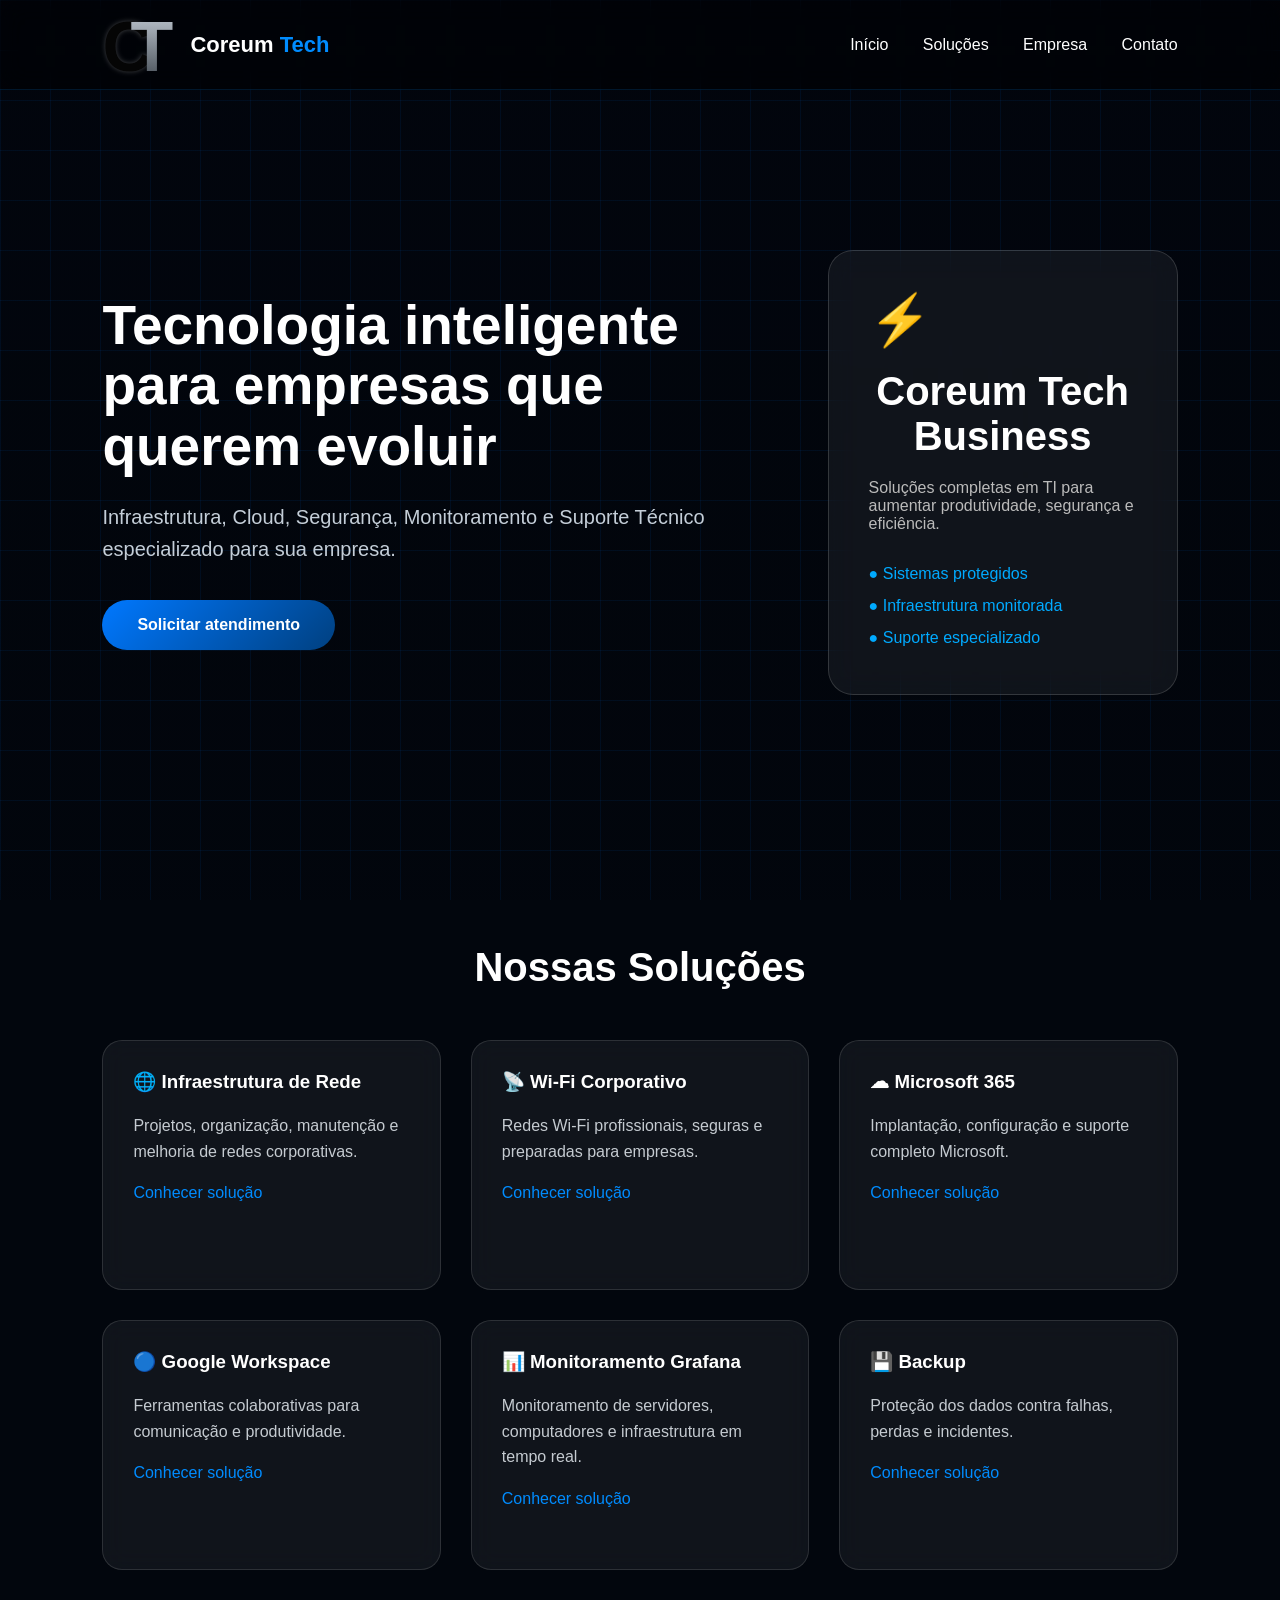
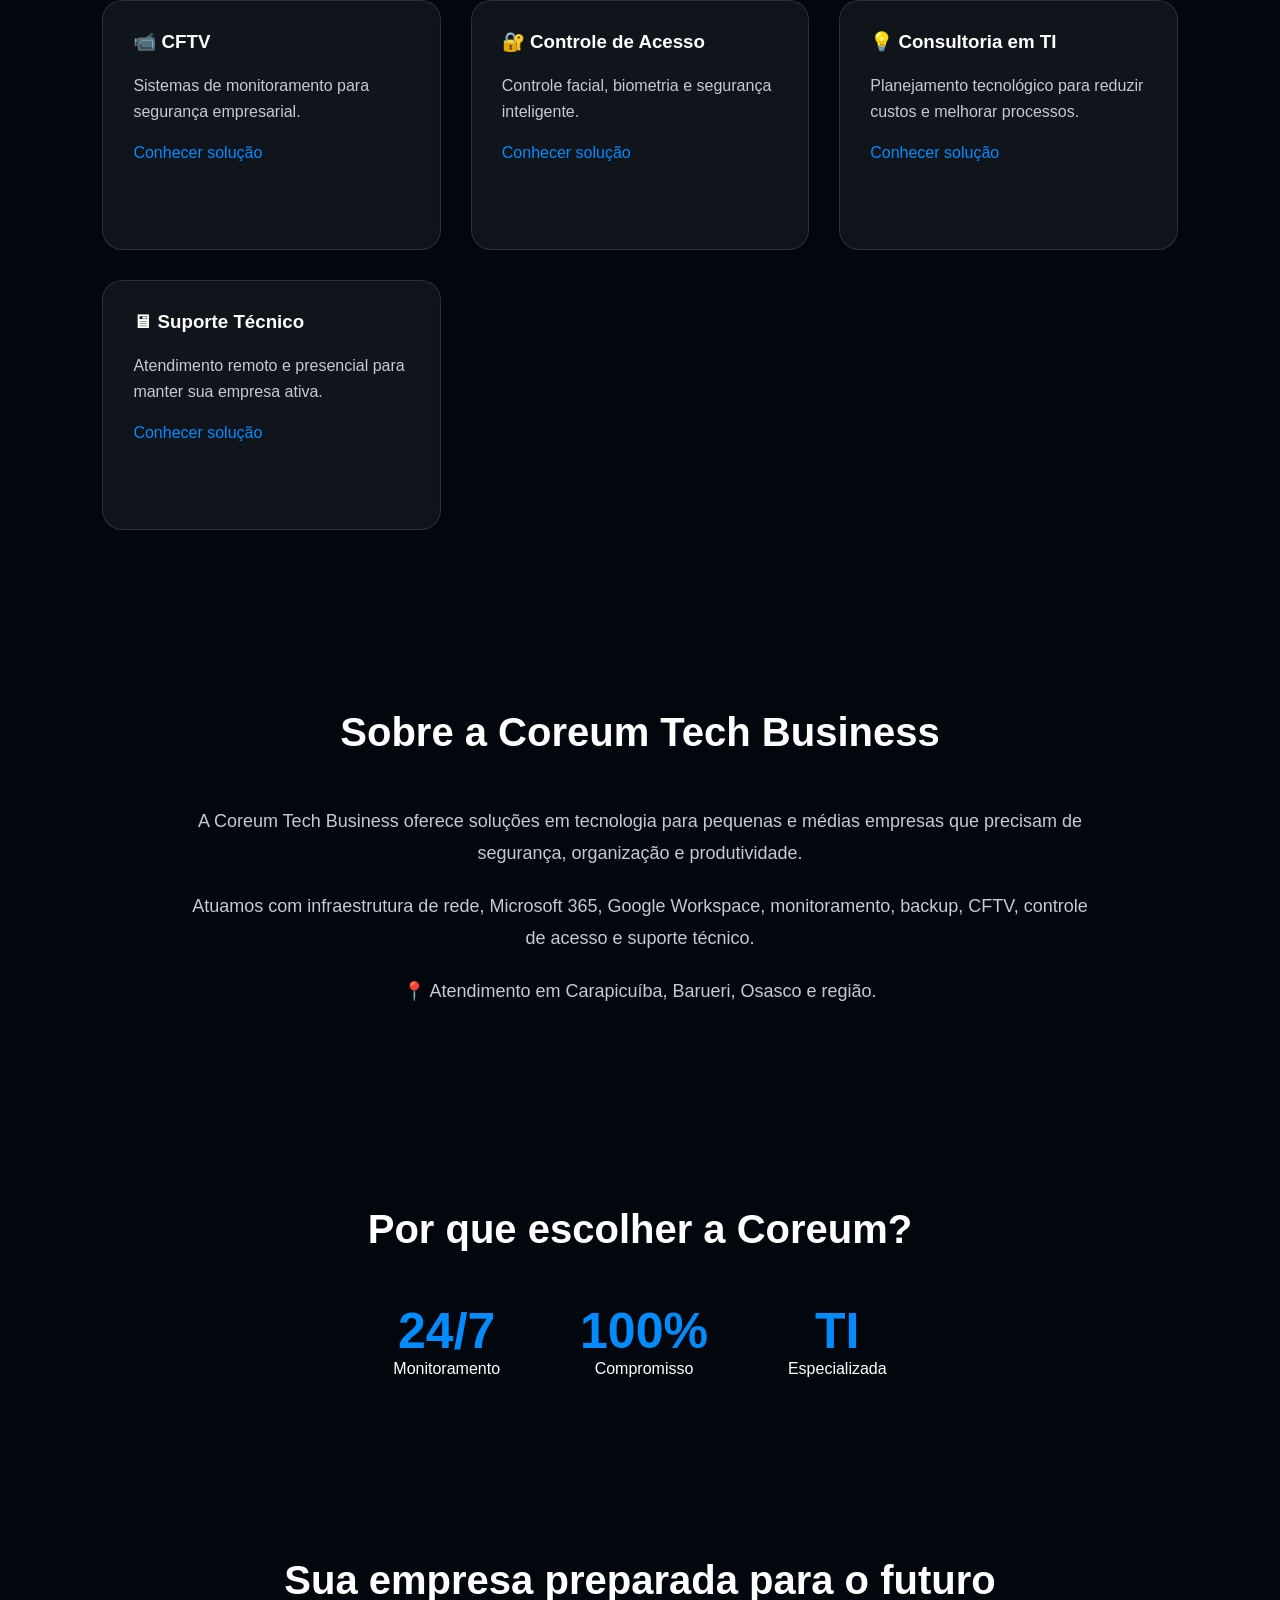
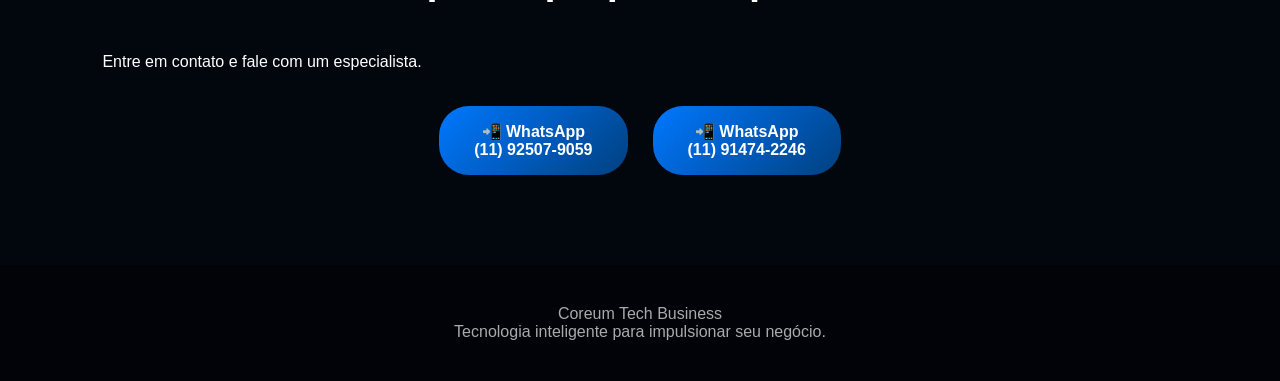
==== Coreum/index.html @ e71781be "Add files via upload" ====
<!DOCTYPE html>
<html lang="pt-BR">

<head>

<meta charset="UTF-8">
<meta name="viewport" content="width=device-width, initial-scale=1.0">

<title>Coreum Tech Business | Soluções em TI</title>

<link rel="stylesheet" href="style.css">

</head>


<body>


<div class="background-tech"></div>
<div class="grid-tech"></div>



<header>


<div class="logo">


<div class="ct-logo">

<span class="c">C</span>
<span class="t">T</span>

</div>


<div class="brand-name">

Coreum
<span>Tech</span>

</div>


</div>





<nav>

<a href="#inicio">
Início
</a>


<a href="#solucoes">
Soluções
</a>


<a href="#empresa">
Empresa
</a>


<a href="#contato">
Contato
</a>


</nav>


</header>








<section class="hero" id="inicio">


<div class="hero-text">


<h1>

Tecnologia inteligente
para empresas que querem evoluir

</h1>



<p>

Infraestrutura, Cloud, Segurança,
Monitoramento e Suporte Técnico
especializado para sua empresa.

</p>




<a href="#contato" class="btn">

Solicitar atendimento

</a>



</div>







<div class="hero-box">


<div class="hero-icon">

⚡

</div>


<h2>

Coreum Tech Business

</h2>


<p>

Soluções completas em TI para
aumentar produtividade, segurança
e eficiência.

</p>



<div class="tech-status">

● Sistemas protegidos
<br>

● Infraestrutura monitorada
<br>

● Suporte especializado

</div>


</div>


</section>









<section id="solucoes">


<h2>

Nossas Soluções

</h2>



<div class="cards">





<div class="card">

<h3>
🌐 Infraestrutura de Rede
</h3>

<p>

Projetos, organização,
manutenção e melhoria
de redes corporativas.

</p>


<a href="#contato">
Conhecer solução
</a>

</div>






<div class="card">

<h3>
📡 Wi-Fi Corporativo
</h3>

<p>

Redes Wi-Fi profissionais,
seguras e preparadas
para empresas.

</p>


<a href="#contato">
Conhecer solução
</a>

</div>







<div class="card">

<h3>
☁ Microsoft 365
</h3>

<p>

Implantação, configuração
e suporte completo
Microsoft.

</p>


<a href="#contato">
Conhecer solução
</a>

</div>







<div class="card">

<h3>
🔵 Google Workspace
</h3>

<p>

Ferramentas colaborativas
para comunicação
e produtividade.

</p>


<a href="#contato">
Conhecer solução
</a>

</div>








<div class="card">

<h3>
📊 Monitoramento Grafana
</h3>

<p>

Monitoramento de servidores,
computadores e infraestrutura
em tempo real.

</p>


<a href="#contato">
Conhecer solução
</a>

</div>








<div class="card">

<h3>
💾 Backup
</h3>

<p>

Proteção dos dados contra
falhas, perdas e incidentes.

</p>


<a href="#contato">
Conhecer solução
</a>

</div>








<div class="card">

<h3>
📹 CFTV
</h3>

<p>

Sistemas de monitoramento
para segurança empresarial.

</p>


<a href="#contato">
Conhecer solução
</a>

</div>








<div class="card">

<h3>
🔐 Controle de Acesso
</h3>

<p>

Controle facial, biometria
e segurança inteligente.

</p>


<a href="#contato">
Conhecer solução
</a>

</div>








<div class="card">

<h3>
💡 Consultoria em TI
</h3>

<p>

Planejamento tecnológico
para reduzir custos
e melhorar processos.

</p>


<a href="#contato">
Conhecer solução
</a>

</div>








<div class="card">

<h3>
🖥 Suporte Técnico
</h3>

<p>

Atendimento remoto e presencial
para manter sua empresa ativa.

</p>


<a href="#contato">
Conhecer solução
</a>

</div>



</div>


</section>









<section class="empresa" id="empresa">


<h2>

Sobre a Coreum Tech Business

</h2>



<p>

A Coreum Tech Business oferece soluções
em tecnologia para pequenas e médias
empresas que precisam de segurança,
organização e produtividade.

</p>



<p>

Atuamos com infraestrutura de rede,
Microsoft 365, Google Workspace,
monitoramento, backup, CFTV,
controle de acesso e suporte técnico.

</p>



<p>

📍 Atendimento em Carapicuíba,
Barueri, Osasco e região.

</p>



</section>









<section class="diferenciais">


<h2>

Por que escolher a Coreum?

</h2>



<div class="numbers">


<div>

<strong>
24/7
</strong>

<p>
Monitoramento
</p>

</div>



<div>

<strong>
100%
</strong>

<p>
Compromisso
</p>

</div>




<div>

<strong>
TI
</strong>

<p>
Especializada
</p>

</div>



</div>



</section>









<section id="contato">


<h2>

Sua empresa preparada para o futuro

</h2>



<p>

Entre em contato e fale com um especialista.

</p>




<div class="whatsapp-buttons">



<a class="btn"

href="https://wa.me/5511925079059"

target="_blank">


📲 WhatsApp

<br>

(11) 92507-9059


</a>





<a class="btn"

href="https://wa.me/5511914742246"

target="_blank">


📲 WhatsApp

<br>

(11) 91474-2246


</a>




</div>



</section>









<footer>


<p>

Coreum Tech Business

<br>

Tecnologia inteligente para impulsionar seu negócio.

</p>


</footer>







<script src="script.js"></script>


</body>


</html>
---- Coreum/style.css ----
* {
    margin: 0;
    padding: 0;
    box-sizing: border-box;
    font-family: "Segoe UI", Arial, Helvetica, sans-serif;
}


html {
    scroll-behavior: smooth;
}


body {

    background: #02060d;
    color: #ffffff;
    overflow-x: hidden;

}



/* ===========================
   FUNDO PLACA MÃE
=========================== */


.background-tech {

    position: fixed;

    top: 0;
    left: 0;

    width: 100%;
    height: 100%;


    background-image:

    linear-gradient(
        rgba(2,6,13,0.80),
        rgba(2,6,13,0.95)
    ),

    url("imagens/motherboard.png");


    background-size: cover;

    background-position: center;


    opacity: 0.45;


    z-index: -2;


    animation: motherboardMove 25s infinite alternate;

}




@keyframes motherboardMove {


    from {

        transform: scale(1);

    }


    to {

        transform: scale(1.08);

    }


}







.grid-tech {


    position: fixed;

    width:100%;
    height:100%;


    background:

    linear-gradient(
        rgba(0,120,255,0.08) 1px,
        transparent 1px
    ),

    linear-gradient(
        90deg,
        rgba(0,120,255,0.08) 1px,
        transparent 1px
    );


    background-size:50px 50px;


    z-index:-1;


}






/* ===========================
 HEADER
=========================== */


header {


    width:100%;

    height:90px;


    display:flex;

    align-items:center;

    justify-content:space-between;


    padding:0 8%;


    background:

    rgba(0,0,0,0.45);


    backdrop-filter:blur(12px);


    border-bottom:

    1px solid rgba(0,140,255,0.15);


    position:sticky;

    top:0;

    z-index:10;


}






/* ===========================
 LOGO CT
=========================== */


.logo {

    display:flex;

    align-items:center;

    gap:18px;

}




.ct-logo {


    position:relative;

    width:70px;

    height:65px;


    font-size:70px;

    font-weight:900;

    line-height:1;


}



.ct-logo .c {


    position:absolute;

    left:0;

    color:#050505;


    text-shadow:

    0 0 5px rgba(255,255,255,0.25);

}





.ct-logo .t {


    position:absolute;

    left:28px;

    color:#777;


    background:

    linear-gradient(
        180deg,
        #bfc7d0,
        #454d55
    );


    -webkit-background-clip:text;

    -webkit-text-fill-color:transparent;


}





.brand-name {


    font-size:22px;

    font-weight:700;


}


.brand-name span {

    color:#008cff;

}






/* ===========================
 MENU
=========================== */


nav a {


    color:white;

    text-decoration:none;


    margin-left:30px;


    font-size:16px;


    transition:.3s;


}



nav a:hover {


    color:#008cff;


}






/* ===========================
 HERO
=========================== */


.hero {


    min-height:85vh;


    display:flex;

    align-items:center;

    justify-content:space-between;


    padding:0 8%;


    gap:40px;


}




.hero-text {


    max-width:650px;


}




.hero-text h1 {


    font-size:55px;

    line-height:1.1;


    margin-bottom:25px;


}



.hero-text p {


    font-size:20px;

    color:#c4ced8;


    line-height:1.6;


}



.btn {


    display:inline-block;


    margin-top:35px;


    padding:16px 35px;


    background:

    linear-gradient(
        135deg,
        #0078ff,
        #004080
    );


    color:white;


    text-decoration:none;


    border-radius:30px;


    font-weight:600;


    transition:.3s;


}



.btn:hover {


    transform:translateY(-5px);


    box-shadow:

    0 0 25px rgba(0,140,255,.5);


}






/* ===========================
 CAIXA HERO
=========================== */


.hero-box {


    width:350px;


    padding:40px;


    background:

    rgba(255,255,255,0.06);


    border:

    1px solid rgba(255,255,255,0.15);


    border-radius:25px;


    backdrop-filter:blur(15px);


}



.hero-icon {


    font-size:50px;

}



.hero-box h2 {


    margin:20px 0;


}



.hero-box p {


    color:#bbb;

}



.tech-status {


    margin-top:25px;

    line-height:2;

    color:#00aaff;


}







/* ===========================
 SEÇÕES
=========================== */


section {


    padding:90px 8%;


}



section h2 {


    text-align:center;

    font-size:40px;

    margin-bottom:50px;


}






/* ===========================
 CARDS
=========================== */


.cards {


    display:grid;


    grid-template-columns:

    repeat(3,1fr);


    gap:30px;


}



.card {


    padding:30px;


    min-height:250px;


    background:

    rgba(255,255,255,0.06);


    border:

    1px solid rgba(255,255,255,0.12);


    border-radius:20px;


    backdrop-filter:blur(12px);


    transition:.4s;


}




.card:hover {


    transform:translateY(-10px);


    border-color:#008cff;


}



.card h3 {


    margin-bottom:20px;


}



.card p {


    color:#c5cbd1;

    line-height:1.6;


}



.card a {


    display:inline-block;

    margin-top:20px;

    color:#008cff;

    text-decoration:none;


}







/* ===========================
 EMPRESA
=========================== */


.empresa {


    text-align:center;


}



.empresa p {


    max-width:900px;

    margin:20px auto;

    color:#c5cbd1;

    font-size:18px;

    line-height:1.8;


}






/* ===========================
 DIFERENCIAIS
=========================== */


.numbers {


    display:flex;

    justify-content:center;

    gap:80px;

    text-align:center;


}



.numbers strong {


    font-size:50px;

    color:#008cff;


}





/* ===========================
 CONTATO
=========================== */


.whatsapp-buttons {


    display:flex;

    justify-content:center;

    gap:25px;


}



.whatsapp-buttons .btn {


    text-align:center;

}







/* ===========================
 FOOTER
=========================== */


footer {


    text-align:center;

    padding:40px;


    background:#010308;


    color:#aaa;


}






/* ===========================
 MOBILE
=========================== */


@media(max-width:900px){


header {


    flex-direction:column;

    height:auto;

    padding:25px;


}



nav {


    margin-top:20px;


}



.hero {


    flex-direction:column;

    text-align:center;

    padding-top:50px;


}



.hero-text h1 {


    font-size:38px;


}



.hero-box {


    width:100%;


}



.cards {


    grid-template-columns:1fr;


}



.numbers {


    flex-direction:column;

    gap:40px;


}



.whatsapp-buttons {


    flex-direction:column;


}


}
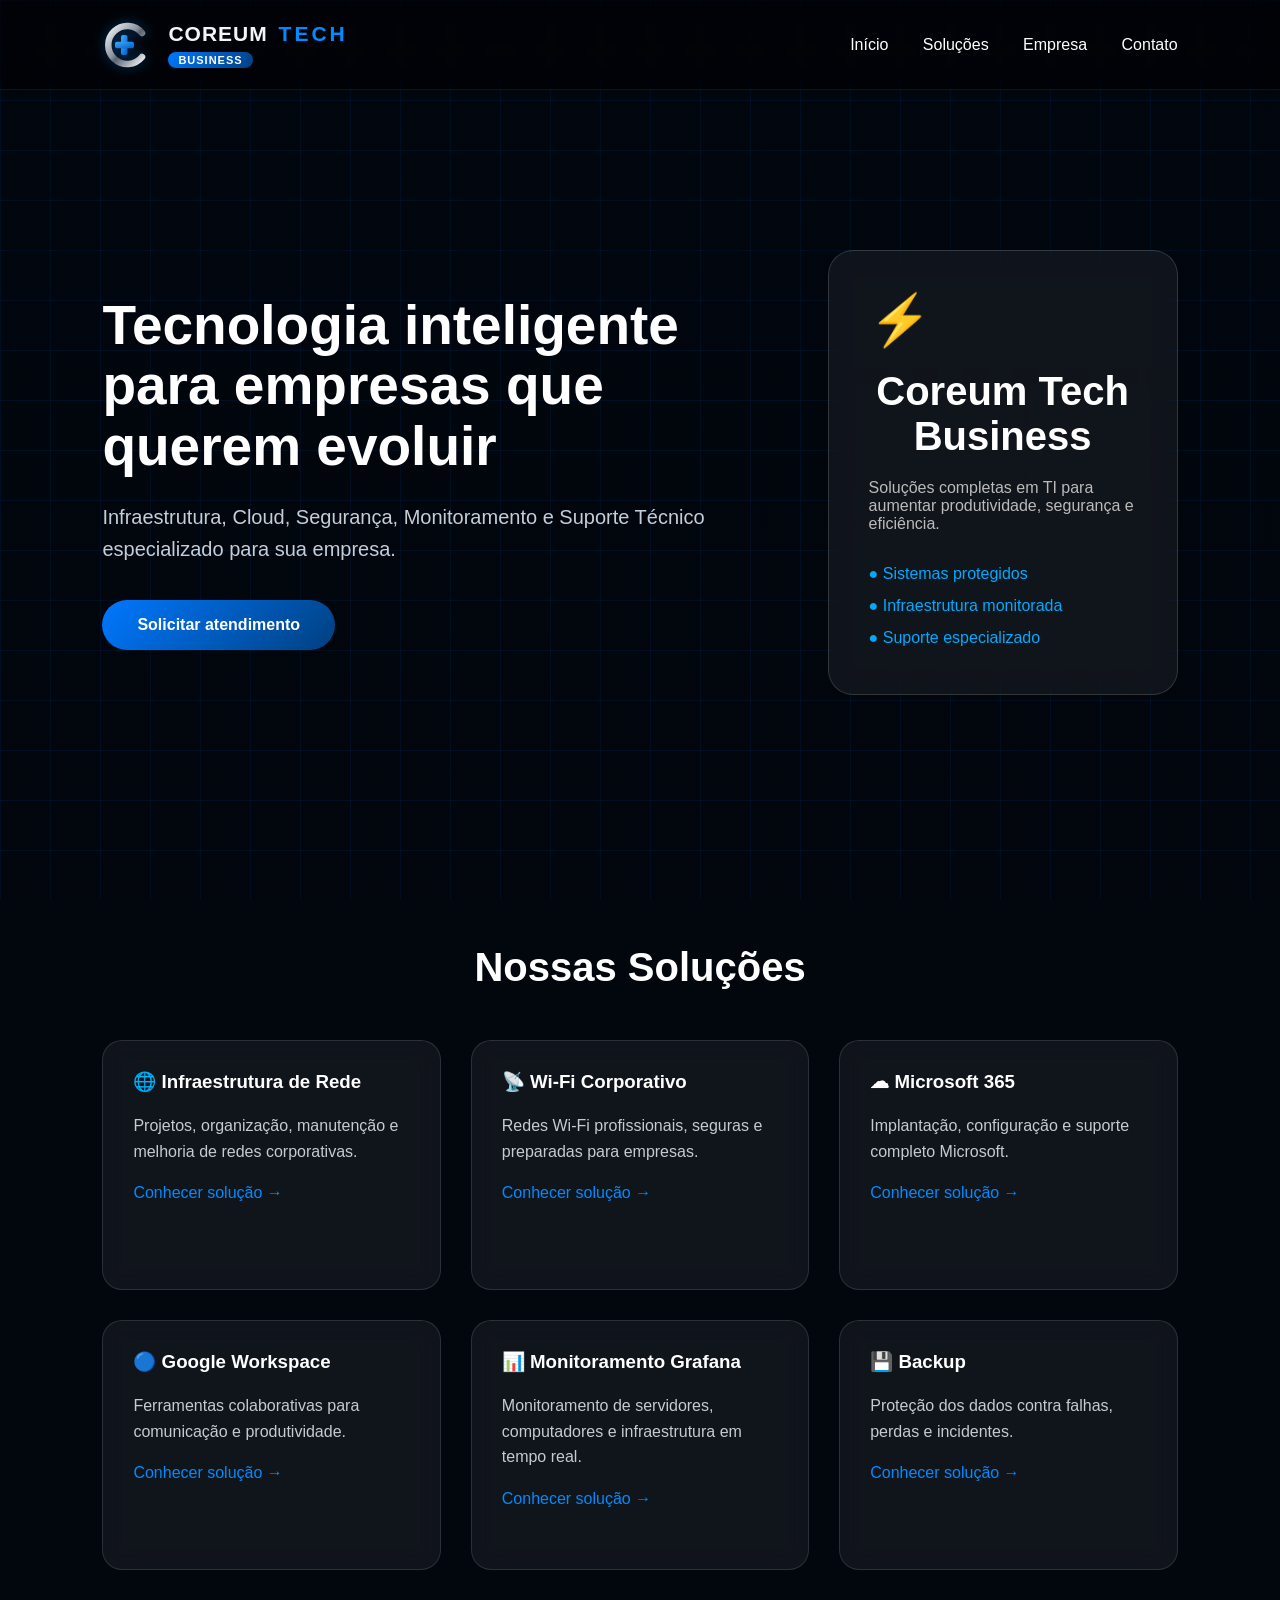
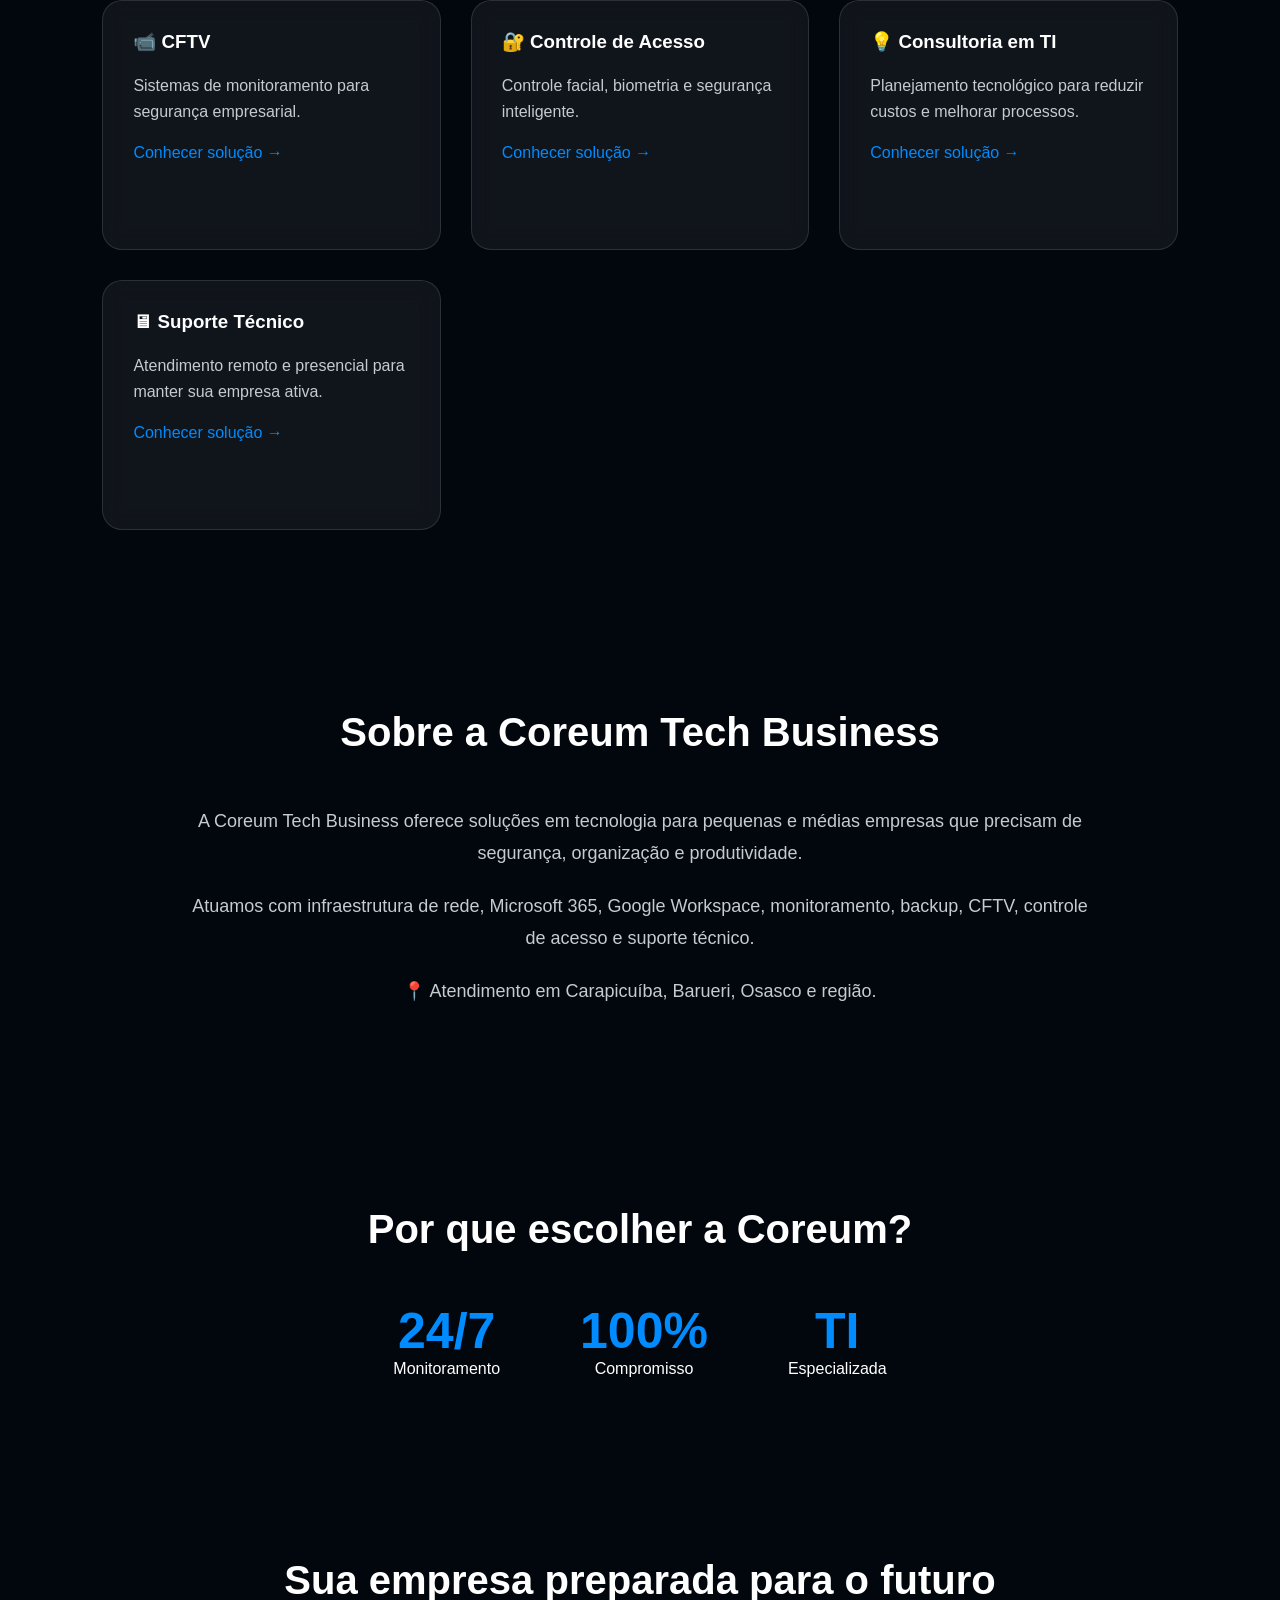
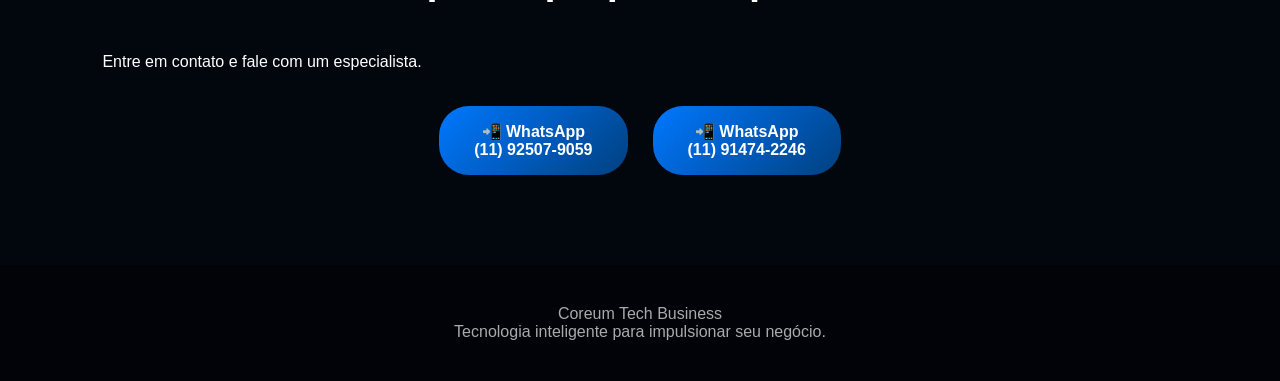
==== commit 9f64d43e: "Add files via upload" ====
--- a/Coreum/index.html
+++ b/Coreum/index.html
@@ -1,706 +1,574 @@
-<!DOCTYPE html>
-<html lang="pt-BR">
-
-<head>
-
-<meta charset="UTF-8">
-<meta name="viewport" content="width=device-width, initial-scale=1.0">
-
-<title>Coreum Tech Business | Soluções em TI</title>
-
-<link rel="stylesheet" href="style.css">
-
-</head>
-
-
-<body>
-
-
-<div class="background-tech"></div>
-<div class="grid-tech"></div>
-
-
-
-<header>
-
-
-<div class="logo">
-
-
-<div class="ct-logo">
-
-<span class="c">C</span>
-<span class="t">T</span>
-
-</div>
-
-
-<div class="brand-name">
-
-Coreum
-<span>Tech</span>
-
-</div>
-
-
-</div>
-
-
-
-
-
-<nav>
-
-<a href="#inicio">
-Início
-</a>
-
-
-<a href="#solucoes">
-Soluções
-</a>
-
-
-<a href="#empresa">
-Empresa
-</a>
-
-
-<a href="#contato">
-Contato
-</a>
-
-
-</nav>
-
-
-</header>
-
-
-
-
-
-
-
-
-<section class="hero" id="inicio">
-
-
-<div class="hero-text">
-
-
-<h1>
-
-Tecnologia inteligente
-para empresas que querem evoluir
-
-</h1>
-
-
-
-<p>
-
-Infraestrutura, Cloud, Segurança,
-Monitoramento e Suporte Técnico
-especializado para sua empresa.
-
-</p>
-
-
-
-
-<a href="#contato" class="btn">
-
-Solicitar atendimento
-
-</a>
-
-
-
-</div>
-
-
-
-
-
-
-
-<div class="hero-box">
-
-
-<div class="hero-icon">
-
-⚡
-
-</div>
-
-
-<h2>
-
-Coreum Tech Business
-
-</h2>
-
-
-<p>
-
-Soluções completas em TI para
-aumentar produtividade, segurança
-e eficiência.
-
-</p>
-
-
-
-<div class="tech-status">
-
-● Sistemas protegidos
-<br>
-
-● Infraestrutura monitorada
-<br>
-
-● Suporte especializado
-
-</div>
-
-
-</div>
-
-
-</section>
-
-
-
-
-
-
-
-
-
-<section id="solucoes">
-
-
-<h2>
-
-Nossas Soluções
-
-</h2>
-
-
-
-<div class="cards">
-
-
-
-
-
-<div class="card">
-
-<h3>
-🌐 Infraestrutura de Rede
-</h3>
-
-<p>
-
-Projetos, organização,
-manutenção e melhoria
-de redes corporativas.
-
-</p>
-
-
-<a href="#contato">
-Conhecer solução
-</a>
-
-</div>
-
-
-
-
-
-
-<div class="card">
-
-<h3>
-📡 Wi-Fi Corporativo
-</h3>
-
-<p>
-
-Redes Wi-Fi profissionais,
-seguras e preparadas
-para empresas.
-
-</p>
-
-
-<a href="#contato">
-Conhecer solução
-</a>
-
-</div>
-
-
-
-
-
-
-
-<div class="card">
-
-<h3>
-☁ Microsoft 365
-</h3>
-
-<p>
-
-Implantação, configuração
-e suporte completo
-Microsoft.
-
-</p>
-
-
-<a href="#contato">
-Conhecer solução
-</a>
-
-</div>
-
-
-
-
-
-
-
-<div class="card">
-
-<h3>
-🔵 Google Workspace
-</h3>
-
-<p>
-
-Ferramentas colaborativas
-para comunicação
-e produtividade.
-
-</p>
-
-
-<a href="#contato">
-Conhecer solução
-</a>
-
-</div>
-
-
-
-
-
-
-
-
-<div class="card">
-
-<h3>
-📊 Monitoramento Grafana
-</h3>
-
-<p>
-
-Monitoramento de servidores,
-computadores e infraestrutura
-em tempo real.
-
-</p>
-
-
-<a href="#contato">
-Conhecer solução
-</a>
-
-</div>
-
-
-
-
-
-
-
-
-<div class="card">
-
-<h3>
-💾 Backup
-</h3>
-
-<p>
-
-Proteção dos dados contra
-falhas, perdas e incidentes.
-
-</p>
-
-
-<a href="#contato">
-Conhecer solução
-</a>
-
-</div>
-
-
-
-
-
-
-
-
-<div class="card">
-
-<h3>
-📹 CFTV
-</h3>
-
-<p>
-
-Sistemas de monitoramento
-para segurança empresarial.
-
-</p>
-
-
-<a href="#contato">
-Conhecer solução
-</a>
-
-</div>
-
-
-
-
-
-
-
-
-<div class="card">
-
-<h3>
-🔐 Controle de Acesso
-</h3>
-
-<p>
-
-Controle facial, biometria
-e segurança inteligente.
-
-</p>
-
-
-<a href="#contato">
-Conhecer solução
-</a>
-
-</div>
-
-
-
-
-
-
-
-
-<div class="card">
-
-<h3>
-💡 Consultoria em TI
-</h3>
-
-<p>
-
-Planejamento tecnológico
-para reduzir custos
-e melhorar processos.
-
-</p>
-
-
-<a href="#contato">
-Conhecer solução
-</a>
-
-</div>
-
-
-
-
-
-
-
-
-<div class="card">
-
-<h3>
-🖥 Suporte Técnico
-</h3>
-
-<p>
-
-Atendimento remoto e presencial
-para manter sua empresa ativa.
-
-</p>
-
-
-<a href="#contato">
-Conhecer solução
-</a>
-
-</div>
-
-
-
-</div>
-
-
-</section>
-
-
-
-
-
-
-
-
-
-<section class="empresa" id="empresa">
-
-
-<h2>
-
-Sobre a Coreum Tech Business
-
-</h2>
-
-
-
-<p>
-
-A Coreum Tech Business oferece soluções
-em tecnologia para pequenas e médias
-empresas que precisam de segurança,
-organização e produtividade.
-
-</p>
-
-
-
-<p>
-
-Atuamos com infraestrutura de rede,
-Microsoft 365, Google Workspace,
-monitoramento, backup, CFTV,
-controle de acesso e suporte técnico.
-
-</p>
-
-
-
-<p>
-
-📍 Atendimento em Carapicuíba,
-Barueri, Osasco e região.
-
-</p>
-
-
-
-</section>
-
-
-
-
-
-
-
-
-
-<section class="diferenciais">
-
-
-<h2>
-
-Por que escolher a Coreum?
-
-</h2>
-
-
-
-<div class="numbers">
-
-
-<div>
-
-<strong>
-24/7
-</strong>
-
-<p>
-Monitoramento
-</p>
-
-</div>
-
-
-
-<div>
-
-<strong>
-100%
-</strong>
-
-<p>
-Compromisso
-</p>
-
-</div>
-
-
-
-
-<div>
-
-<strong>
-TI
-</strong>
-
-<p>
-Especializada
-</p>
-
-</div>
-
-
-
-</div>
-
-
-
-</section>
-
-
-
-
-
-
-
-
-
-<section id="contato">
-
-
-<h2>
-
-Sua empresa preparada para o futuro
-
-</h2>
-
-
-
-<p>
-
-Entre em contato e fale com um especialista.
-
-</p>
-
-
-
-
-<div class="whatsapp-buttons">
-
-
-
-<a class="btn"
-
-href="https://wa.me/5511925079059"
-
-target="_blank">
-
-
-📲 WhatsApp
-
-<br>
-
-(11) 92507-9059
-
-
-</a>
-
-
-
-
-
-<a class="btn"
-
-href="https://wa.me/5511914742246"
-
-target="_blank">
-
-
-📲 WhatsApp
-
-<br>
-
-(11) 91474-2246
-
-
-</a>
-
-
-
-
-</div>
-
-
-
-</section>
-
-
-
-
-
-
-
-
-
-<footer>
-
-
-<p>
-
-Coreum Tech Business
-
-<br>
-
-Tecnologia inteligente para impulsionar seu negócio.
-
-</p>
-
-
-</footer>
-
-
-
-
-
-
-
-<script src="script.js"></script>
-
-
-</body>
-
-
-</html>+<!DOCTYPE html>
+<html lang="pt-BR">
+
+<head>
+
+<meta charset="UTF-8">
+<meta name="viewport" content="width=device-width, initial-scale=1.0">
+
+<title>Coreum Tech Business | Soluções em TI</title>
+
+<link rel="stylesheet" href="style.css">
+
+</head>
+
+
+<body>
+
+
+<div class="background-tech"></div>
+<div class="grid-tech"></div>
+
+
+
+<header>
+
+
+<div class="logo">
+
+<svg class="logo-icon" width="52" height="52" viewBox="0 0 52 52" xmlns="http://www.w3.org/2000/svg">
+    <defs>
+        <linearGradient id="chrome" x1="0%" y1="0%" x2="100%" y2="100%">
+            <stop offset="0%" stop-color="#f2f5f8"/>
+            <stop offset="45%" stop-color="#8b95a1"/>
+            <stop offset="55%" stop-color="#5a6570"/>
+            <stop offset="100%" stop-color="#eef1f4"/>
+        </linearGradient>
+        <linearGradient id="accent" x1="0%" y1="0%" x2="100%" y2="100%">
+            <stop offset="0%" stop-color="#3fa9ff"/>
+            <stop offset="100%" stop-color="#005fcc"/>
+        </linearGradient>
+    </defs>
+    <path d="M40 14
+             A19 19 0 1 0 40 38"
+          fill="none"
+          stroke="url(#chrome)"
+          stroke-width="6.5"
+          stroke-linecap="round"/>
+    <rect x="19" y="16" width="6.5" height="20" rx="2" fill="url(#accent)"/>
+    <rect x="13" y="22.75" width="19" height="6.5" rx="2" fill="url(#accent)"/>
+</svg>
+
+
+<div class="brand-name">
+
+<div class="brand-top">
+COREUM <span>TECH</span>
+</div>
+
+<div class="brand-badge">
+Business
+</div>
+
+</div>
+
+
+</div>
+
+
+
+
+
+<nav>
+
+<a href="#inicio">
+Início
+</a>
+
+
+<a href="#solucoes">
+Soluções
+</a>
+
+
+<a href="#empresa">
+Empresa
+</a>
+
+
+<a href="#contato">
+Contato
+</a>
+
+
+</nav>
+
+
+</header>
+
+
+
+
+
+
+
+
+<section class="hero" id="inicio">
+
+
+<div class="hero-text">
+
+
+<h1>
+
+Tecnologia inteligente
+para empresas que querem evoluir
+
+</h1>
+
+
+
+<p>
+
+Infraestrutura, Cloud, Segurança,
+Monitoramento e Suporte Técnico
+especializado para sua empresa.
+
+</p>
+
+
+
+
+<a href="#contato" class="btn">
+
+Solicitar atendimento
+
+</a>
+
+
+
+</div>
+
+
+
+
+
+
+
+<div class="hero-box">
+
+
+<div class="hero-icon">
+
+⚡
+
+</div>
+
+
+<h2>
+
+Coreum Tech Business
+
+</h2>
+
+
+<p>
+
+Soluções completas em TI para
+aumentar produtividade, segurança
+e eficiência.
+
+</p>
+
+
+
+<div class="tech-status">
+
+● Sistemas protegidos
+<br>
+
+● Infraestrutura monitorada
+<br>
+
+● Suporte especializado
+
+</div>
+
+
+</div>
+
+
+</section>
+
+
+
+
+
+
+
+
+
+<section id="solucoes">
+
+
+<h2>
+
+Nossas Soluções
+
+</h2>
+
+
+
+<div class="cards">
+
+
+<div class="card">
+<h3>🌐 Infraestrutura de Rede</h3>
+<p>
+Projetos, organização,
+manutenção e melhoria
+de redes corporativas.
+</p>
+<button class="card-link" data-service="rede">Conhecer solução →</button>
+</div>
+
+
+<div class="card">
+<h3>📡 Wi-Fi Corporativo</h3>
+<p>
+Redes Wi-Fi profissionais,
+seguras e preparadas
+para empresas.
+</p>
+<button class="card-link" data-service="wifi">Conhecer solução →</button>
+</div>
+
+
+<div class="card">
+<h3>☁ Microsoft 365</h3>
+<p>
+Implantação, configuração
+e suporte completo
+Microsoft.
+</p>
+<button class="card-link" data-service="m365">Conhecer solução →</button>
+</div>
+
+
+<div class="card">
+<h3>🔵 Google Workspace</h3>
+<p>
+Ferramentas colaborativas
+para comunicação
+e produtividade.
+</p>
+<button class="card-link" data-service="workspace">Conhecer solução →</button>
+</div>
+
+
+<div class="card">
+<h3>📊 Monitoramento Grafana</h3>
+<p>
+Monitoramento de servidores,
+computadores e infraestrutura
+em tempo real.
+</p>
+<button class="card-link" data-service="monitoramento">Conhecer solução →</button>
+</div>
+
+
+<div class="card">
+<h3>💾 Backup</h3>
+<p>
+Proteção dos dados contra
+falhas, perdas e incidentes.
+</p>
+<button class="card-link" data-service="backup">Conhecer solução →</button>
+</div>
+
+
+<div class="card">
+<h3>📹 CFTV</h3>
+<p>
+Sistemas de monitoramento
+para segurança empresarial.
+</p>
+<button class="card-link" data-service="cftv">Conhecer solução →</button>
+</div>
+
+
+<div class="card">
+<h3>🔐 Controle de Acesso</h3>
+<p>
+Controle facial, biometria
+e segurança inteligente.
+</p>
+<button class="card-link" data-service="acesso">Conhecer solução →</button>
+</div>
+
+
+<div class="card">
+<h3>💡 Consultoria em TI</h3>
+<p>
+Planejamento tecnológico
+para reduzir custos
+e melhorar processos.
+</p>
+<button class="card-link" data-service="consultoria">Conhecer solução →</button>
+</div>
+
+
+<div class="card">
+<h3>🖥 Suporte Técnico</h3>
+<p>
+Atendimento remoto e presencial
+para manter sua empresa ativa.
+</p>
+<button class="card-link" data-service="suporte">Conhecer solução →</button>
+</div>
+
+
+</div>
+
+
+</section>
+
+
+
+
+
+
+
+
+
+<section class="empresa" id="empresa">
+
+
+<h2>
+
+Sobre a Coreum Tech Business
+
+</h2>
+
+
+
+<p>
+
+A Coreum Tech Business oferece soluções
+em tecnologia para pequenas e médias
+empresas que precisam de segurança,
+organização e produtividade.
+
+</p>
+
+
+
+<p>
+
+Atuamos com infraestrutura de rede,
+Microsoft 365, Google Workspace,
+monitoramento, backup, CFTV,
+controle de acesso e suporte técnico.
+
+</p>
+
+
+
+<p>
+
+📍 Atendimento em Carapicuíba,
+Barueri, Osasco e região.
+
+</p>
+
+
+
+</section>
+
+
+
+
+
+
+
+
+
+<section class="diferenciais">
+
+
+<h2>
+
+Por que escolher a Coreum?
+
+</h2>
+
+
+
+<div class="numbers">
+
+
+<div>
+
+<strong>
+24/7
+</strong>
+
+<p>
+Monitoramento
+</p>
+
+</div>
+
+
+
+<div>
+
+<strong>
+100%
+</strong>
+
+<p>
+Compromisso
+</p>
+
+</div>
+
+
+
+
+<div>
+
+<strong>
+TI
+</strong>
+
+<p>
+Especializada
+</p>
+
+</div>
+
+
+
+</div>
+
+
+
+</section>
+
+
+
+
+
+
+
+
+
+<section id="contato">
+
+
+<h2>
+
+Sua empresa preparada para o futuro
+
+</h2>
+
+
+
+<p>
+
+Entre em contato e fale com um especialista.
+
+</p>
+
+
+
+
+<div class="whatsapp-buttons">
+
+
+
+<a class="btn"
+
+href="https://wa.me/5511925079059"
+
+target="_blank">
+
+
+📲 WhatsApp
+
+<br>
+
+(11) 92507-9059
+
+
+</a>
+
+
+
+
+
+<a class="btn"
+
+href="https://wa.me/5511914742246"
+
+target="_blank">
+
+
+📲 WhatsApp
+
+<br>
+
+(11) 91474-2246
+
+
+</a>
+
+
+
+
+</div>
+
+
+
+</section>
+
+
+
+
+
+
+
+
+
+<footer>
+
+
+<p>
+
+Coreum Tech Business
+
+<br>
+
+Tecnologia inteligente para impulsionar seu negócio.
+
+</p>
+
+
+</footer>
+
+
+
+<!-- ===========================
+ MODAL DE INFORMAÇÕES
+=========================== -->
+
+<div class="modal-overlay" id="modalOverlay">
+    <div class="modal-box">
+        <button class="modal-close" id="modalClose">&times;</button>
+        <div class="modal-icon" id="modalIcon"></div>
+        <h3 id="modalTitle"></h3>
+        <ul class="modal-list" id="modalList"></ul>
+        <a class="btn modal-cta" id="modalCta" target="_blank">📲 Falar sobre isso no WhatsApp</a>
+    </div>
+</div>
+
+
+
+<script src="script.js"></script>
+
+
+</body>
+
+
+</html>
--- a/Coreum/style.css
+++ b/Coreum/style.css
@@ -187,226 +187,74 @@
 
     align-items:center;
 
-    gap:18px;
-
-}
-
-
-
-
-.ct-logo {
-
-
-    position:relative;
-
-    width:70px;
-
-    height:65px;
-
-
-    font-size:70px;
-
-    font-weight:900;
-
-    line-height:1;
-
-
-}
-
-
-
-.ct-logo .c {
-
-
-    position:absolute;
-
-    left:0;
-
-    color:#050505;
-
-
-    text-shadow:
-
-    0 0 5px rgba(255,255,255,0.25);
-
-}
-
-
-
-
-
-.ct-logo .t {
-
-
-    position:absolute;
-
-    left:28px;
-
-    color:#777;
-
-
-    background:
-
-    linear-gradient(
-        180deg,
-        #bfc7d0,
-        #454d55
-    );
-
-
-    -webkit-background-clip:text;
-
-    -webkit-text-fill-color:transparent;
-
-
-}
-
-
-
+    gap:14px;
+
+}
+
+
+.logo-icon {
+
+    flex-shrink:0;
+
+    filter:drop-shadow(0 0 6px rgba(0,140,255,0.35));
+
+}
 
 
 .brand-name {
 
-
-    font-size:22px;
+    display:flex;
+
+    flex-direction:column;
+
+    gap:6px;
+
+}
+
+
+.brand-top {
+
+    font-size:21px;
+
+    font-weight:800;
+
+    letter-spacing:1px;
+
+    color:#f2f5f8;
+
+}
+
+
+.brand-top span {
+
+    color:#008cff;
+
+    font-weight:600;
+
+    letter-spacing:3px;
+
+    margin-left:4px;
+
+}
+
+
+.brand-badge {
+
+    align-self:flex-start;
+
+    font-size:11px;
 
     font-weight:700;
 
-
-}
-
-
-.brand-name span {
-
-    color:#008cff;
-
-}
-
-
-
-
-
-
-/* ===========================
- MENU
-=========================== */
-
-
-nav a {
-
-
-    color:white;
-
-    text-decoration:none;
-
-
-    margin-left:30px;
-
-
-    font-size:16px;
-
-
-    transition:.3s;
-
-
-}
-
-
-
-nav a:hover {
-
-
-    color:#008cff;
-
-
-}
-
-
-
-
-
-
-/* ===========================
- HERO
-=========================== */
-
-
-.hero {
-
-
-    min-height:85vh;
-
-
-    display:flex;
-
-    align-items:center;
-
-    justify-content:space-between;
-
-
-    padding:0 8%;
-
-
-    gap:40px;
-
-
-}
-
-
-
-
-.hero-text {
-
-
-    max-width:650px;
-
-
-}
-
-
-
-
-.hero-text h1 {
-
-
-    font-size:55px;
-
-    line-height:1.1;
-
-
-    margin-bottom:25px;
-
-
-}
-
-
-
-.hero-text p {
-
-
-    font-size:20px;
-
-    color:#c4ced8;
-
-
-    line-height:1.6;
-
-
-}
-
-
-
-.btn {
-
-
-    display:inline-block;
-
-
-    margin-top:35px;
-
-
-    padding:16px 35px;
-
+    letter-spacing:1px;
+
+    text-transform:uppercase;
+
+    color:#fff;
+
+    padding:2px 10px;
+
+    border-radius:20px;
 
     background:
 
@@ -416,13 +264,149 @@
         #004080
     );
 
+}
+
+
+
+
+
+
+/* ===========================
+ MENU
+=========================== */
+
+
+nav a {
+
 
     color:white;
 
-
     text-decoration:none;
 
 
+    margin-left:30px;
+
+
+    font-size:16px;
+
+
+    transition:.3s;
+
+
+}
+
+
+
+nav a:hover {
+
+
+    color:#008cff;
+
+
+}
+
+
+
+
+
+
+/* ===========================
+ HERO
+=========================== */
+
+
+.hero {
+
+
+    min-height:85vh;
+
+
+    display:flex;
+
+    align-items:center;
+
+    justify-content:space-between;
+
+
+    padding:0 8%;
+
+
+    gap:40px;
+
+
+}
+
+
+
+
+.hero-text {
+
+
+    max-width:650px;
+
+
+}
+
+
+
+
+.hero-text h1 {
+
+
+    font-size:55px;
+
+    line-height:1.1;
+
+
+    margin-bottom:25px;
+
+
+}
+
+
+
+.hero-text p {
+
+
+    font-size:20px;
+
+    color:#c4ced8;
+
+
+    line-height:1.6;
+
+
+}
+
+
+
+.btn {
+
+
+    display:inline-block;
+
+
+    margin-top:35px;
+
+
+    padding:16px 35px;
+
+
+    background:
+
+    linear-gradient(
+        135deg,
+        #0078ff,
+        #004080
+    );
+
+
+    color:white;
+
+
+    text-decoration:none;
+
+
     border-radius:30px;
 
 
@@ -657,7 +641,7 @@
 
 
 
-.card a {
+.card-link {
 
 
     display:inline-block;
@@ -668,6 +652,29 @@
 
     text-decoration:none;
 
+    background:none;
+
+    border:none;
+
+    font-size:16px;
+
+    font-family:inherit;
+
+    cursor:pointer;
+
+    padding:0;
+
+    transition:.3s;
+
+
+}
+
+
+.card-link:hover {
+
+    color:#3fb0ff;
+
+    transform:translateX(4px);
 
 }
 
@@ -903,4 +910,212 @@
 }
 
 
+header {
+
+    gap:14px;
+
+}
+
+
+.modal-box {
+
+    width:90%;
+
+    padding:35px 25px;
+
+}
+
+
+}
+
+
+
+/* ===========================
+ MODAL DE INFORMAÇÕES
+=========================== */
+
+
+.modal-overlay {
+
+    position:fixed;
+
+    top:0;
+    left:0;
+
+    width:100%;
+    height:100%;
+
+    background:rgba(2,6,13,0.85);
+
+    backdrop-filter:blur(6px);
+
+    display:flex;
+
+    align-items:center;
+    justify-content:center;
+
+    opacity:0;
+
+    visibility:hidden;
+
+    transition:.3s;
+
+    z-index:100;
+
+}
+
+
+.modal-overlay.ativo {
+
+    opacity:1;
+
+    visibility:visible;
+
+}
+
+
+.modal-box {
+
+    position:relative;
+
+    width:500px;
+
+    max-width:90%;
+
+    max-height:85vh;
+
+    overflow-y:auto;
+
+    padding:45px;
+
+    background:
+
+    linear-gradient(
+        160deg,
+        rgba(10,18,30,0.98),
+        rgba(2,6,13,0.98)
+    );
+
+    border:1px solid rgba(0,140,255,0.3);
+
+    border-radius:25px;
+
+    box-shadow:0 0 40px rgba(0,120,255,0.25);
+
+    transform:translateY(20px);
+
+    transition:.3s;
+
+}
+
+
+.modal-overlay.ativo .modal-box {
+
+    transform:translateY(0);
+
+}
+
+
+.modal-close {
+
+    position:absolute;
+
+    top:18px;
+    right:20px;
+
+    background:none;
+
+    border:none;
+
+    color:#aaa;
+
+    font-size:28px;
+
+    line-height:1;
+
+    cursor:pointer;
+
+    transition:.3s;
+
+}
+
+
+.modal-close:hover {
+
+    color:#fff;
+
+}
+
+
+.modal-icon {
+
+    font-size:44px;
+
+    margin-bottom:15px;
+
+}
+
+
+.modal-box h3 {
+
+    font-size:26px;
+
+    margin-bottom:22px;
+
+    color:#f2f5f8;
+
+}
+
+
+.modal-list {
+
+    list-style:none;
+
+    display:flex;
+
+    flex-direction:column;
+
+    gap:14px;
+
+    margin-bottom:30px;
+
+}
+
+
+.modal-list li {
+
+    position:relative;
+
+    padding-left:24px;
+
+    color:#c5cbd1;
+
+    line-height:1.5;
+
+}
+
+
+.modal-list li::before {
+
+    content:"✓";
+
+    position:absolute;
+
+    left:0;
+
+    color:#008cff;
+
+    font-weight:700;
+
+}
+
+
+.modal-cta {
+
+    display:block;
+
+    text-align:center;
+
+    margin-top:0;
+
 }
